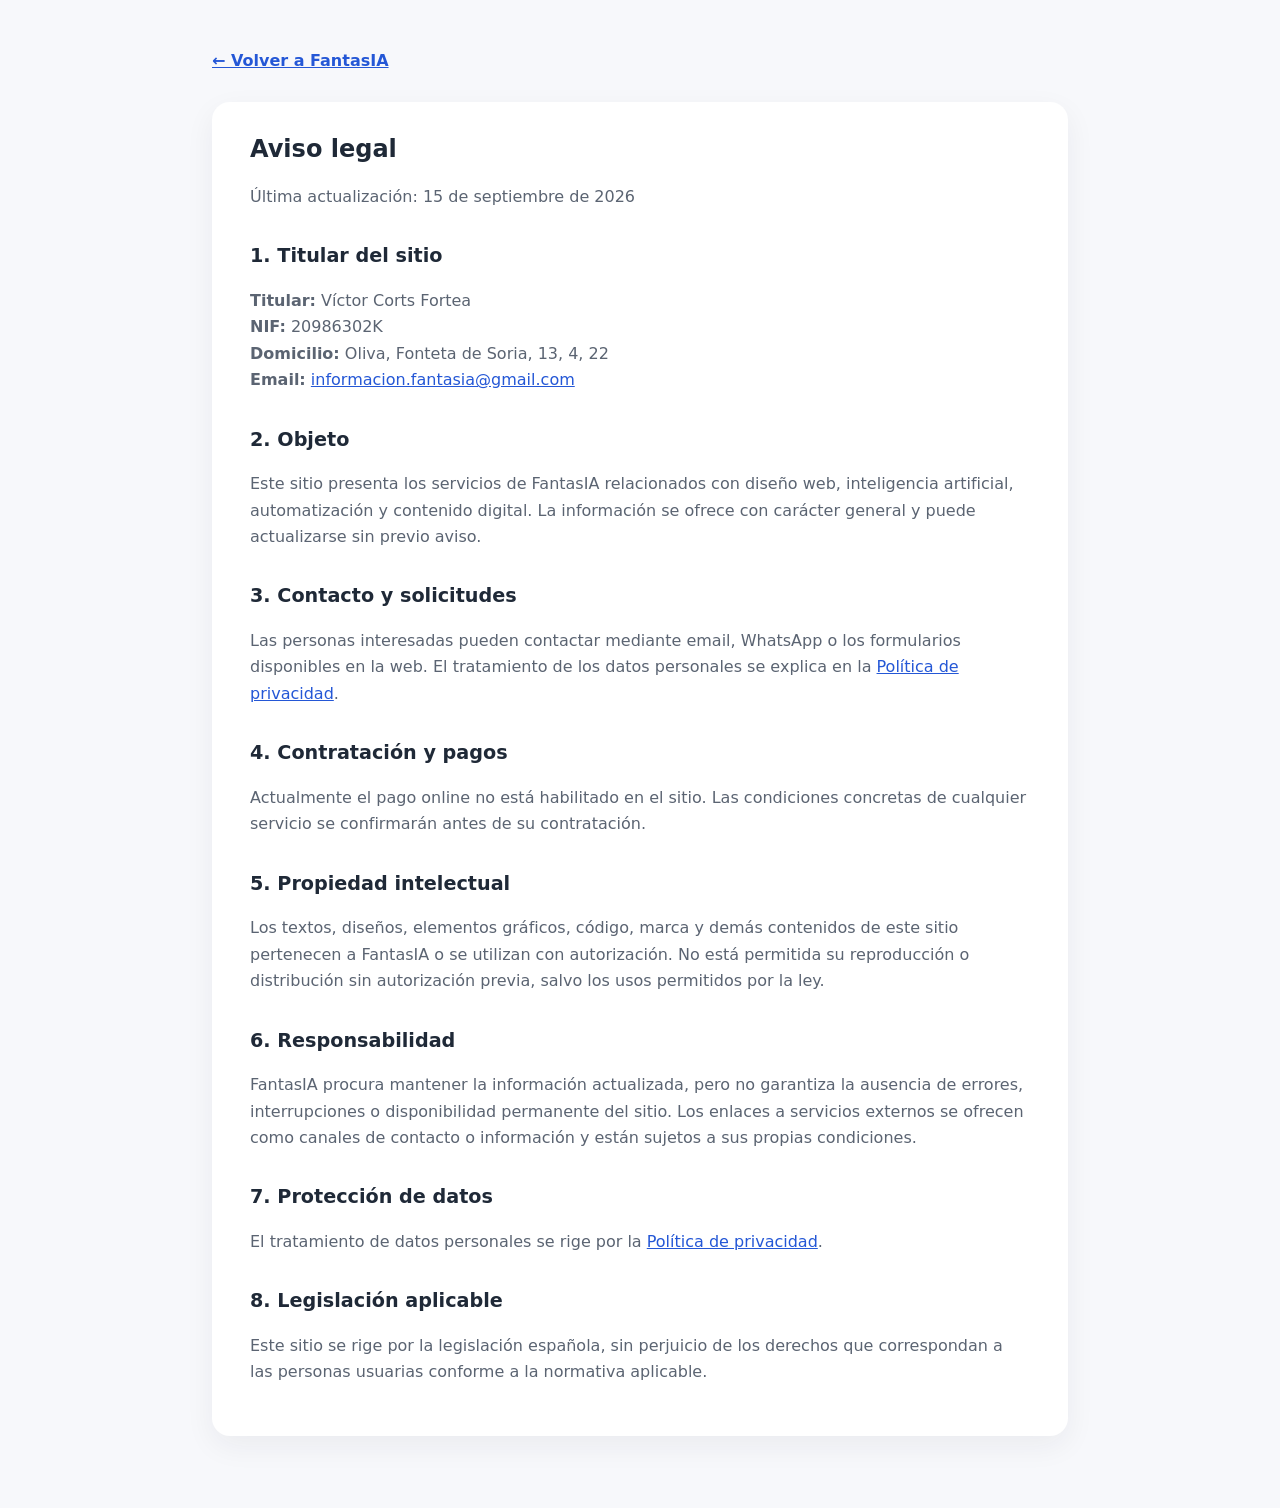
==== aviso-legal.html @ 27328e32 "Create aviso-legal.html" ====
<!doctype html>
<html lang="es">
<head>
  <meta charset="utf-8">
  <meta name="viewport" content="width=device-width, initial-scale=1">
  <title>Aviso legal — FantasIA</title>
  <meta name="description" content="Aviso legal de FantasIA.">
  <style>
    :root{color-scheme:light;--ink:#1f2937;--muted:#5b6472;--accent:#2457d6;--bg:#f7f8fb;--card:#fff}
    *{box-sizing:border-box}body{margin:0;background:var(--bg);color:var(--ink);font:16px/1.65 system-ui,-apple-system,Segoe UI,sans-serif}
    main{max-width:900px;margin:0 auto;padding:48px 22px 72px}article{background:var(--card);padding:34px 38px;border-radius:18px;box-shadow:0 10px 30px #1f29370f}h1{line-height:1.15;margin-top:0}h2{margin-top:30px;font-size:1.2rem}p,li{color:var(--muted)}a{color:var(--accent)}.back{display:inline-block;margin-bottom:28px;font-weight:600}
  </style>
</head>
<body><main><a class="back" href="/">← Volver a FantasIA</a><article>
<h1>Aviso legal</h1>
<p>Última actualización: 15 de septiembre de 2026</p>
<h2>1. Titular del sitio</h2>
<p><strong>Titular:</strong> Víctor Corts Fortea<br><strong>NIF:</strong> 20986302K<br><strong>Domicilio:</strong> Oliva, Fonteta de Soria, 13, 4, 22<br><strong>Email:</strong> <a href="mailto:informacion.fantasia@gmail.com">informacion.fantasia@gmail.com</a></p>
<h2>2. Objeto</h2>
<p>Este sitio presenta los servicios de FantasIA relacionados con diseño web, inteligencia artificial, automatización y contenido digital. La información se ofrece con carácter general y puede actualizarse sin previo aviso.</p>
<h2>3. Contacto y solicitudes</h2>
<p>Las personas interesadas pueden contactar mediante email, WhatsApp o los formularios disponibles en la web. El tratamiento de los datos personales se explica en la <a href="/politica-de-privacidad.html">Política de privacidad</a>.</p>
<h2>4. Contratación y pagos</h2>
<p>Actualmente el pago online no está habilitado en el sitio. Las condiciones concretas de cualquier servicio se confirmarán antes de su contratación.</p>
<h2>5. Propiedad intelectual</h2>
<p>Los textos, diseños, elementos gráficos, código, marca y demás contenidos de este sitio pertenecen a FantasIA o se utilizan con autorización. No está permitida su reproducción o distribución sin autorización previa, salvo los usos permitidos por la ley.</p>
<h2>6. Responsabilidad</h2>
<p>FantasIA procura mantener la información actualizada, pero no garantiza la ausencia de errores, interrupciones o disponibilidad permanente del sitio. Los enlaces a servicios externos se ofrecen como canales de contacto o información y están sujetos a sus propias condiciones.</p>
<h2>7. Protección de datos</h2>
<p>El tratamiento de datos personales se rige por la <a href="/politica-de-privacidad.html">Política de privacidad</a>.</p>
<h2>8. Legislación aplicable</h2>
<p>Este sitio se rige por la legislación española, sin perjuicio de los derechos que correspondan a las personas usuarias conforme a la normativa aplicable.</p>
</article></main></body></html>
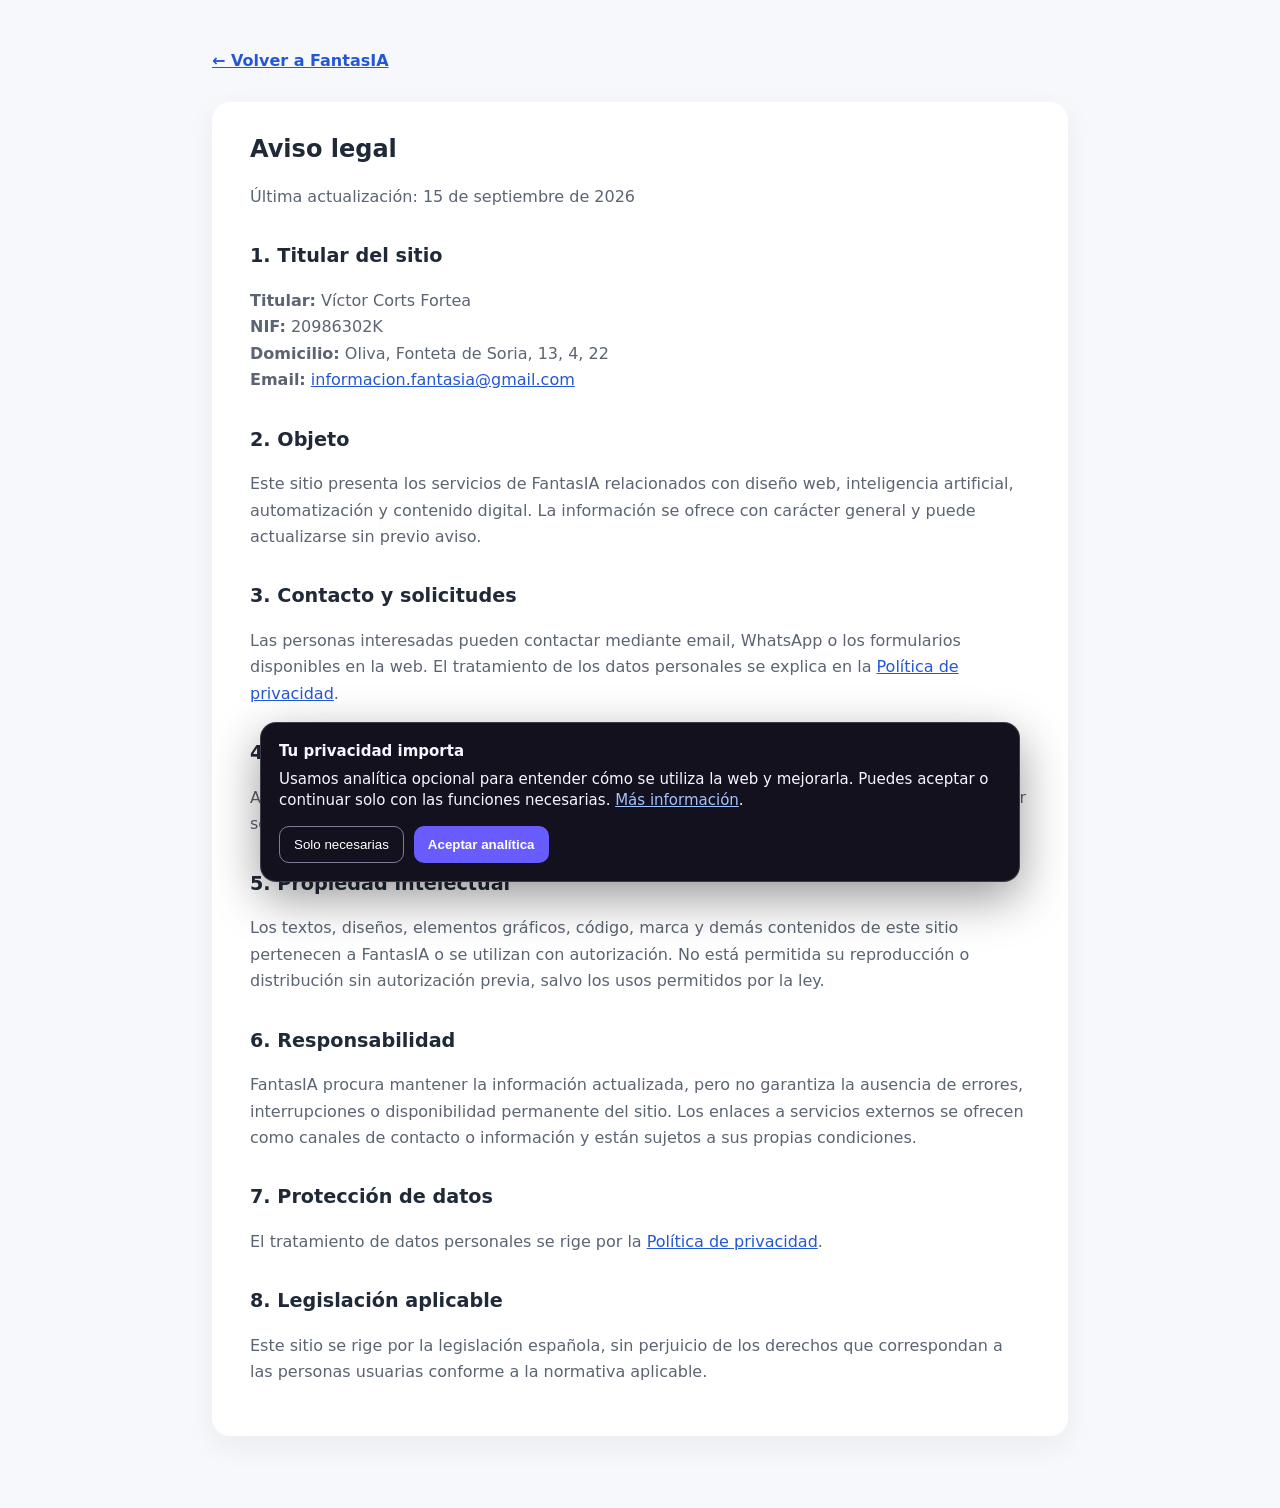
==== commit 9f26b5a9: "Add consent-based Google Analytics tracking" ====
--- a/aviso-legal.html
+++ b/aviso-legal.html
@@ -5,6 +5,7 @@
   <meta name="viewport" content="width=device-width, initial-scale=1">
   <title>Aviso legal — FantasIA</title>
   <meta name="description" content="Aviso legal de FantasIA.">
+  <script src="analytics.js"></script>
   <style>
     :root{color-scheme:light;--ink:#1f2937;--muted:#5b6472;--accent:#2457d6;--bg:#f7f8fb;--card:#fff}
     *{box-sizing:border-box}body{margin:0;background:var(--bg);color:var(--ink);font:16px/1.65 system-ui,-apple-system,Segoe UI,sans-serif}
